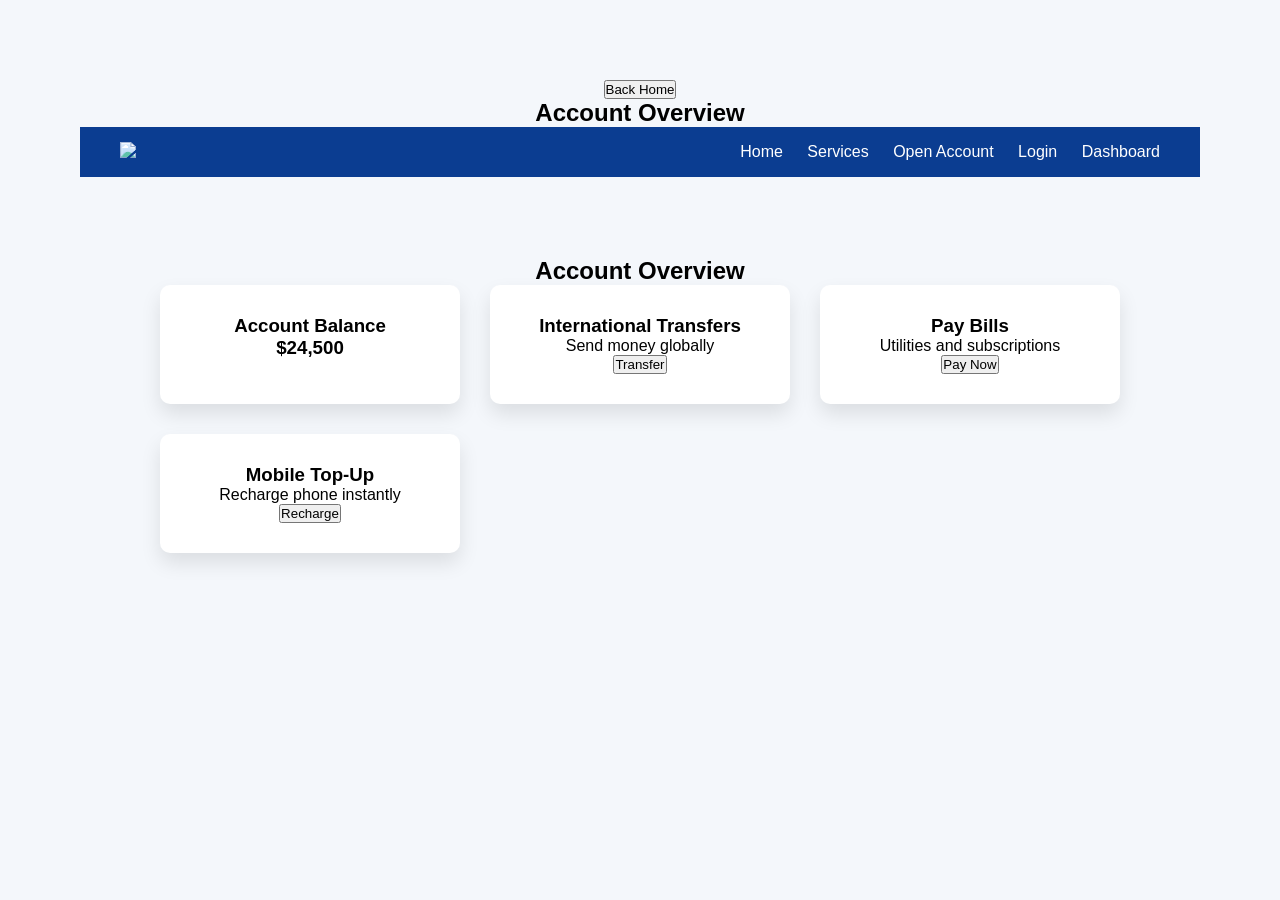
==== dashboard.html @ bbf7d899 "Add files via upload" ====
<!DOCTYPE html>
<html>
<head>
<title>Dashboard</title>
<link rel="stylesheet" href="style.css">
</head>

<body>
<section class="dashboard">

<button onclick="goHome()">Back Home</button>

<h2>Account Overview</h2>
<header class="navbar">

<div class="logo">
<img src="images/logo.png">
</div>

<nav>
<a href="index.html">Home</a>
<a href="services.html">Services</a>
<a href="open-account.html">Open Account</a>
<a href="login.html">Login</a>
<a href="dashboard.html">Dashboard</a>
</nav>

</header>

<section class="dashboard">

<h2>Account Overview</h2>

<div class="dashboard-grid">

<div class="balance-card">
<h3>Account Balance</h3>
<h1>$24,500</h1>
</div>

<div class="balance-card">
<h3>International Transfers</h3>
<p>Send money globally</p>
<button>Transfer</button>
</div>

<div class="balance-card">
<h3>Pay Bills</h3>
<p>Utilities and subscriptions</p>
<button>Pay Now</button>
</div>

<div class="balance-card">
<h3>Mobile Top-Up</h3>
<p>Recharge phone instantly</p>
<button>Recharge</button>
</div>

</div>

</section>
---- style.css ----
*{
margin:0;
padding:0;
box-sizing:border-box;
font-family:Arial;
}

body{
background:#f4f7fb;
}

header{
display:flex;
justify-content:space-between;
align-items:center;
padding:15px 40px;
background:#0b3d91;
}

.logo img{
height:45px;
}

nav a{
color:white;
margin-left:20px;
text-decoration:none;
}

.hero{
text-align:center;
padding:120px 20px;
background:linear-gradient(120deg,#0b3d91,#1e66ff);
color:white;
}

.hero h1{
font-size:50px;
margin-bottom:20px;
}

.hero-buttons button{
padding:12px 25px;
margin:10px;
border:none;
border-radius:6px;
cursor:pointer;
}

.services{
padding:80px 40px;
text-align:center;
}

.service-grid{
display:grid;
grid-template-columns:repeat(auto-fit,minmax(250px,1fr));
gap:30px;
margin-top:40px;
}

.card{
background:white;
padding:30px;
border-radius:10px;
box-shadow:0 5px 15px rgba(0,0,0,0.1);
transition:0.3s;
}

.card:hover{
transform:translateY(-10px);
}

.stats{
display:grid;
grid-template-columns:repeat(auto-fit,minmax(200px,1fr));
gap:30px;
padding:80px 40px;
text-align:center;
}

.stat-card{
background:white;
padding:40px;
border-radius:10px;
box-shadow:0 5px 15px rgba(0,0,0,0.1);
}

.stat-card h2{
font-size:40px;
color:#0b3d91;
}

.testimonials{
padding:80px 40px;
text-align:center;
background:#eef3ff;
}

.testimonials-container{
display:grid;
grid-template-columns:repeat(auto-fit,minmax(250px,1fr));
gap:30px;
margin-top:40px;
}

.testimonial{
background:white;
padding:25px;
border-radius:10px;
box-shadow:0 5px 15px rgba(0,0,0,0.1);
}

.app-download{
text-align:center;
padding:80px;
background:#0b3d91;
color:white;
}

.app-buttons button{
margin:10px;
padding:12px 20px;
border:none;
border-radius:6px;
}

.whatsapp-button{
position:fixed;
bottom:20px;
right:20px;
background:#25D366;
color:white;
padding:15px;
border-radius:50px;
text-decoration:none;
}

footer{
text-align:center;
padding:20px;
background:#0b3d91;
color:white;
}
.dashboard{
padding:80px;
text-align:center;
}

.bank-card{
background:linear-gradient(120deg,#0b3d91,#1e66ff);
color:white;
padding:40px;
border-radius:12px;
width:300px;
margin:auto;
margin-bottom:40px;
}

.transfer-box{
background:white;
padding:30px;
width:300px;
margin:auto;
border-radius:10px;
box-shadow:0 5px 15px rgba(0,0,0,0.1);
}

.transfer-box input{
width:100%;
padding:10px;
margin-bottom:10px;
}
.navbar{
display:flex;
justify-content:space-between;
align-items:center;
padding:15px 40px;
background:#0b3d91;
}

.navbar a{
color:white;
margin-left:20px;
text-decoration:none;
font-weight:500;
}

.logo img{
height:45px;
mix-blend-mode:screen;
}
.services-page{
background:#0b3d91;
padding:80px;
text-align:center;
color:white;
}

.services-grid{
display:grid;
grid-template-columns:repeat(auto-fit,minmax(250px,1fr));
gap:30px;
margin-top:40px;
}

.service-card{
background:white;
color:#333;
padding:30px;
border-radius:10px;
box-shadow:0 10px 20px rgba(0,0,0,0.1);
transition:0.3s;
}

.service-card:hover{
transform:translateY(-10px);
}
.create-btn{
background:#0b3d91;
color:white;
padding:12px;
border:none;
border-radius:6px;
font-weight:bold;
cursor:pointer;
transition:0.3s;
}

.create-btn:hover{
background:#082c6c;
transform:scale(1.05);
}
.slide{
display:none;
}

.slide.active{
display:block;
animation:fade 1s;
}

@keyframes fade{
from{opacity:0}
to{opacity:1}
}
.dashboard{
padding:80px;
}

.dashboard-grid{
display:grid;
grid-template-columns:repeat(auto-fit,minmax(250px,1fr));
gap:30px;
}

.balance-card{
background:white;
padding:30px;
border-radius:10px;
box-shadow:0 10px 20px rgba(0,0,0,0.1);
}
.testimonial-slider{
max-width:600px;
margin:auto;
}

.slide{
display:none;
background:white;
padding:25px;
border-radius:10px;
box-shadow:0 5px 15px rgba(0,0,0,0.1);
}

.slide.active{
display:block;
animation:fade 1s;
}
.back-home{
background:#0b3d91;
color:white;
border:none;
padding:10px 20px;
border-radius:6px;
cursor:pointer;
margin-bottom:20px;
}
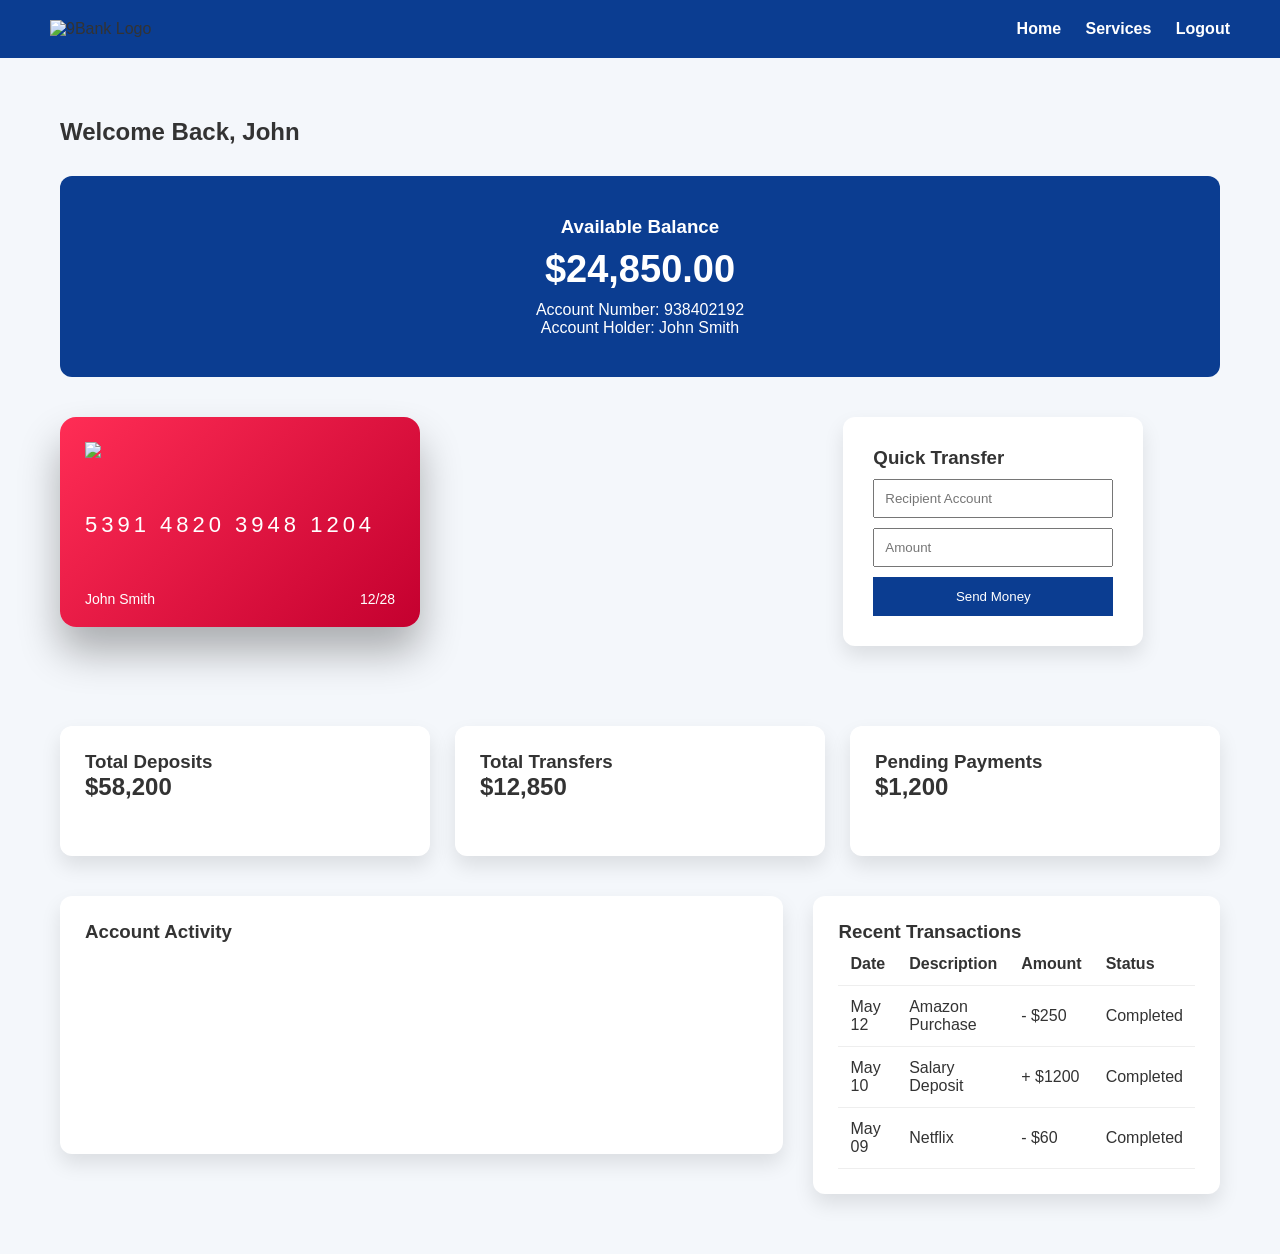
==== commit ae3efad4: "Add files via upload" ====
--- a/dashboard.html
+++ b/dashboard.html
@@ -1,61 +1,170 @@
 <!DOCTYPE html>
 <html>
+
 <head>
-<title>Dashboard</title>
+<title>9Bank Dashboard</title>
 <link rel="stylesheet" href="style.css">
+<script src="https://cdn.jsdelivr.net/npm/chart.js"></script>
 </head>
 
 <body>
-<section class="dashboard">
 
-<button onclick="goHome()">Back Home</button>
-
-<h2>Account Overview</h2>
 <header class="navbar">
 
 <div class="logo">
-<img src="images/logo.png">
+<img src="logo.png" alt="9Bank Logo">
 </div>
 
 <nav>
 <a href="index.html">Home</a>
 <a href="services.html">Services</a>
-<a href="open-account.html">Open Account</a>
-<a href="login.html">Login</a>
-<a href="dashboard.html">Dashboard</a>
+<a href="login.html">Logout</a>
 </nav>
 
 </header>
 
 <section class="dashboard">
 
-<h2>Account Overview</h2>
+<h2 class="welcome">Welcome Back, John</h2>
+
+<!-- BALANCE -->
+
+<div class="balance-card">
+<h3>Available Balance</h3>
+<h1>$24,850.00</h1>
+<p>Account Number: 938402192</p>
+<p>Account Holder: John Smith</p>
+</div>
+
+<!-- DASHBOARD GRID -->
 
 <div class="dashboard-grid">
 
-<div class="balance-card">
-<h3>Account Balance</h3>
-<h1>$24,500</h1>
+<div class="bank-card">
+
+<div class="card-logo">
+<img src="logo.png">
 </div>
 
-<div class="balance-card">
-<h3>International Transfers</h3>
-<p>Send money globally</p>
-<button>Transfer</button>
+<div class="card-number">
+5391 4820 3948 1204
 </div>
 
-<div class="balance-card">
-<h3>Pay Bills</h3>
-<p>Utilities and subscriptions</p>
-<button>Pay Now</button>
+<div class="card-holder">
+John Smith
 </div>
 
-<div class="balance-card">
-<h3>Mobile Top-Up</h3>
-<p>Recharge phone instantly</p>
-<button>Recharge</button>
+<div class="card-exp">
+12/28
 </div>
 
 </div>
 
-</section>+<div class="transfer-box">
+
+<h3>Quick Transfer</h3>
+
+<input type="text" placeholder="Recipient Account">
+<input type="number" placeholder="Amount">
+
+<button>Send Money</button>
+
+</div>
+
+</div>
+
+<!-- STATS -->
+
+<div class="dashboard-cards">
+
+<div class="card">
+<h3>Total Deposits</h3>
+<h2>$58,200</h2>
+</div>
+
+<div class="card">
+<h3>Total Transfers</h3>
+<h2>$12,850</h2>
+</div>
+
+<div class="card">
+<h3>Pending Payments</h3>
+<h2>$1,200</h2>
+</div>
+
+</div>
+
+<!-- CHART + TRANSACTIONS -->
+
+<div class="activity-grid">
+
+<div class="chart-box">
+
+<h3>Account Activity</h3>
+<canvas id="financeChart"></canvas>
+
+</div>
+
+<div class="transactions">
+
+<h3>Recent Transactions</h3>
+
+<table>
+
+<tr>
+<th>Date</th>
+<th>Description</th>
+<th>Amount</th>
+<th>Status</th>
+</tr>
+
+<tr>
+<td>May 12</td>
+<td>Amazon Purchase</td>
+<td>- $250</td>
+<td>Completed</td>
+</tr>
+
+<tr>
+<td>May 10</td>
+<td>Salary Deposit</td>
+<td>+ $1200</td>
+<td>Completed</td>
+</tr>
+
+<tr>
+<td>May 09</td>
+<td>Netflix</td>
+<td>- $60</td>
+<td>Completed</td>
+</tr>
+
+</table>
+
+</div>
+
+</div>
+
+</section>
+
+<script>
+
+const ctx=document.getElementById("financeChart")
+
+new Chart(ctx,{
+type:"line",
+data:{
+labels:["Jan","Feb","Mar","Apr","May","Jun"],
+datasets:[{
+label:"Account Balance",
+data:[2000,3500,4200,3800,5200,6100],
+borderWidth:3
+}]
+},
+options:{responsive:true}
+})
+
+</script>
+
+</body>
+</html>
--- a/style.css
+++ b/style.css
@@ -2,128 +2,361 @@
 margin:0;
 padding:0;
 box-sizing:border-box;
-font-family:Arial;
-}
+font-family:Arial, Helvetica, sans-serif;
+}
+
+/* MAIN BODY */
 
 body{
-background:#f4f7fb;
-}
-
-header{
+background:#0b3d91;
+min-height:100vh;
+color:#333;
+position:relative;
+}
+
+/* LOGO WATERMARK */
+
+body::before{
+content:"";
+position:fixed;
+top:20%;
+left:50%;
+transform:translateX(-50%);
+width:1200px;
+height:1200px;
+background:url("logo.png") no-repeat center;
+background-size:contain;
+opacity:0.03;
+z-index:0;
+pointer-events:none;
+}
+
+/* NAVBAR */
+
+.navbar{
 display:flex;
 justify-content:space-between;
 align-items:center;
-padding:15px 40px;
-background:#0b3d91;
+padding:20px 50px;
+background:#0b3d91;
+position:relative;
+z-index:2;
 }
 
 .logo img{
-height:45px;
-}
-
-nav a{
-color:white;
+height:60px;
+}
+
+.navbar a{
+color:white;
+text-decoration:none;
 margin-left:20px;
-text-decoration:none;
-}
+font-weight:bold;
+}
+
+/* HERO */
 
 .hero{
-text-align:center;
-padding:120px 20px;
-background:linear-gradient(120deg,#0b3d91,#1e66ff);
-color:white;
+padding:140px 20px;
+text-align:center;
+color:white;
+background:linear-gradient(135deg,#0b3d91,#1e66ff);
 }
 
 .hero h1{
-font-size:50px;
+font-size:55px;
 margin-bottom:20px;
 }
 
+.hero p{
+max-width:750px;
+margin:auto;
+font-size:20px;
+}
+
+.hero-buttons{
+margin-top:30px;
+}
+
 .hero-buttons button{
-padding:12px 25px;
+padding:14px 28px;
+border:none;
+border-radius:8px;
 margin:10px;
+cursor:pointer;
+font-size:16px;
+}
+
+/* STATS */
+
+.stats{
+display:grid;
+grid-template-columns:repeat(auto-fit,minmax(200px,1fr));
+gap:30px;
+padding:80px;
+background:#f4f7fb;
+text-align:center;
+}
+
+.stat-card{
+background:white;
+padding:40px;
+border-radius:14px;
+box-shadow:0 10px 25px rgba(0,0,0,0.1);
+}
+
+.stat-card h2{
+font-size:40px;
+color:#0b3d91;
+}
+
+/* SERVICES */
+
+.services{
+padding:80px;
+background:#f4f7fb;
+text-align:center;
+}
+
+.services-grid{
+display:grid;
+grid-template-columns:repeat(auto-fit,minmax(250px,1fr));
+gap:30px;
+margin-top:40px;
+}
+
+.service-card{
+background:white;
+padding:30px;
+border-radius:10px;
+box-shadow:0 5px 15px rgba(0,0,0,0.1);
+}
+
+/* TESTIMONIALS */
+
+.testimonials{
+padding:80px;
+background:white;
+text-align:center;
+}
+
+.testimonial-container{
+max-width:700px;
+margin:auto;
+position:relative;
+overflow:hidden;
+}
+
+.testimonial{
+display:none;
+background:#f4f7fb;
+padding:30px;
+border-radius:10px;
+font-style:italic;
+transition:0.5s;
+}
+
+.testimonial.active{
+display:block;
+animation:fadeSlide 0.8s;
+}
+
+@keyframes fadeSlide{
+from{
+opacity:0;
+transform:translateY(20px);
+}
+
+to{
+opacity:1;
+transform:translateY(0);
+}
+}
+/* FORM */
+
+.form-container{
+max-width:420px;
+margin:80px auto;
+background:white;
+padding:30px;
+border-radius:10px;
+display:flex;
+flex-direction:column;
+gap:15px;
+}
+
+.form-container input{
+padding:12px;
+border:1px solid #ccc;
+border-radius:6px;
+}
+
+.form-container button{
+padding:12px;
+background:#0b3d91;
+color:white;
 border:none;
 border-radius:6px;
 cursor:pointer;
 }
 
-.services{
-padding:80px 40px;
-text-align:center;
-}
-
-.service-grid{
+/* DASHBOARD */
+
+.dashboard{
+padding:80px;
+background:#f4f7fb;
+}
+
+/* BALANCE CARD */
+
+.balance-card{
+background:#0b3d91;
+color:white;
+padding:40px;
+border-radius:12px;
+text-align:center;
+margin-bottom:40px;
+}
+
+.balance-card h1{
+font-size:38px;
+margin:10px 0;
+}
+
+/* DASHBOARD GRID */
+
+.dashboard-grid{
 display:grid;
 grid-template-columns:repeat(auto-fit,minmax(250px,1fr));
 gap:30px;
-margin-top:40px;
-}
-
-.card{
+margin-bottom:40px;
+}
+
+.box{
 background:white;
 padding:30px;
 border-radius:10px;
 box-shadow:0 5px 15px rgba(0,0,0,0.1);
-transition:0.3s;
-}
-
-.card:hover{
-transform:translateY(-10px);
-}
-
-.stats{
-display:grid;
-grid-template-columns:repeat(auto-fit,minmax(200px,1fr));
-gap:30px;
-padding:80px 40px;
-text-align:center;
-}
-
-.stat-card{
-background:white;
-padding:40px;
-border-radius:10px;
-box-shadow:0 5px 15px rgba(0,0,0,0.1);
-}
-
-.stat-card h2{
-font-size:40px;
-color:#0b3d91;
-}
-
-.testimonials{
-padding:80px 40px;
-text-align:center;
-background:#eef3ff;
-}
-
-.testimonials-container{
-display:grid;
-grid-template-columns:repeat(auto-fit,minmax(250px,1fr));
-gap:30px;
-margin-top:40px;
-}
-
-.testimonial{
-background:white;
-padding:25px;
-border-radius:10px;
-box-shadow:0 5px 15px rgba(0,0,0,0.1);
-}
-
-.app-download{
-text-align:center;
-padding:80px;
-background:#0b3d91;
-color:white;
-}
-
-.app-buttons button{
-margin:10px;
-padding:12px 20px;
+display:flex;
+flex-direction:column;
+gap:10px;
+}
+
+.box input{
+padding:10px;
+border:1px solid #ccc;
+border-radius:6px;
+}
+
+.box button{
+padding:10px;
+background:#0b3d91;
+color:white;
 border:none;
 border-radius:6px;
-}
+cursor:pointer;
+}
+
+/* RED FINTECH CARD */
+
+.bank-card{
+
+width:360px;
+height:210px;
+
+background:linear-gradient(135deg,#ff2d55,#c4002f);
+
+border-radius:16px;
+
+padding:25px;
+
+color:white;
+
+margin-bottom:40px;
+
+box-shadow:0 25px 40px rgba(0,0,0,0.3);
+
+transition:transform 0.6s;
+
+transform-style:preserve-3d;
+
+}
+
+.bank-card:hover{
+
+transform:rotateY(15deg) rotateX(8deg);
+
+}
+
+.card-logo img{
+width:60px;
+}
+
+.card-number{
+font-size:22px;
+letter-spacing:4px;
+margin-top:50px;
+}
+
+.card-holder{
+position:absolute;
+bottom:20px;
+left:25px;
+font-size:14px;
+}
+
+.card-exp{
+position:absolute;
+bottom:20px;
+right:25px;
+font-size:14px;
+}
+
+/* TRANSACTIONS */
+
+.transactions{
+background:white;
+padding:30px;
+border-radius:10px;
+}
+
+.transactions table{
+width:100%;
+border-collapse:collapse;
+}
+
+.transactions th,
+.transactions td{
+padding:12px;
+border-bottom:1px solid #ddd;
+text-align:left;
+}
+
+/* CHART */
+
+.chart-box{
+background:white;
+padding:30px;
+border-radius:12px;
+margin-bottom:40px;
+box-shadow:0 10px 20px rgba(0,0,0,0.1);
+}
+
+/* APP DOWNLOAD */
+
+.app-download{
+padding:80px;
+background:#1e66ff;
+color:white;
+text-align:center;
+}
+
+.app-download img{
+width:80px;
+margin-bottom:20px;
+}
+
+/* WHATSAPP BUTTON */
 
 .whatsapp-button{
 position:fixed;
@@ -136,6 +369,8 @@
 text-decoration:none;
 }
 
+/* FOOTER */
+
 footer{
 text-align:center;
 padding:20px;
@@ -144,145 +379,192 @@
 }
 .dashboard{
 padding:80px;
-text-align:center;
+background:#f4f7fb;
+}
+
+.dashboard h2{
+margin-bottom:30px;
+}
+
+.balance-card{
+background:#0b3d91;
+color:white;
+padding:40px;
+border-radius:12px;
+margin-bottom:40px;
+}
+
+.dashboard-cards{
+display:grid;
+grid-template-columns:repeat(auto-fit,minmax(200px,1fr));
+gap:20px;
+margin-bottom:40px;
+}
+
+.card{
+
+background:rgba(255,255,255,0.7);
+
+backdrop-filter:blur(10px);
+
+padding:30px;
+
+border-radius:12px;
+
+box-shadow:0 10px 30px rgba(0,0,0,0.15);
+
+transition:0.3s;
+
+}
+
+.card:hover{
+
+transform:translateY(-6px);
+
+}
+
+.transfer-box{
+background:white;
+padding:30px;
+border-radius:10px;
+max-width:300px;
+margin-bottom:40px;
+}
+
+.transfer-box input{
+display:block;
+width:100%;
+margin:10px 0;
+padding:10px;
+}
+
+.transfer-box button{
+background:#0b3d91;
+color:white;
+padding:10px;
+border:none;
+width:100%;
+}
+
+.transactions{
+background:white;
+padding:30px;
+border-radius:10px;
+}
+.dashboard{
+padding:60px;
+background:#f4f7fb;
+}
+
+.welcome{
+margin-bottom:30px;
+}
+
+.balance-card{
+background:#0b3d91;
+color:white;
+padding:40px;
+border-radius:12px;
+margin-bottom:40px;
+}
+
+.dashboard-grid{
+display:grid;
+grid-template-columns:2fr 1fr;
+gap:30px;
+margin-bottom:40px;
 }
 
 .bank-card{
-background:linear-gradient(120deg,#0b3d91,#1e66ff);
-color:white;
-padding:40px;
-border-radius:12px;
-width:300px;
-margin:auto;
-margin-bottom:40px;
+height:210px;
+background:linear-gradient(135deg,#ff2d55,#c4002f);
+border-radius:16px;
+padding:25px;
+color:white;
+position:relative;
+}
+
+.card-number{
+font-size:22px;
+letter-spacing:4px;
+margin-top:50px;
+}
+
+.card-holder{
+position:absolute;
+bottom:20px;
+left:25px;
+}
+
+.card-exp{
+position:absolute;
+bottom:20px;
+right:25px;
 }
 
 .transfer-box{
 background:white;
 padding:30px;
-width:300px;
-margin:auto;
-border-radius:10px;
-box-shadow:0 5px 15px rgba(0,0,0,0.1);
+border-radius:12px;
+box-shadow:0 10px 20px rgba(0,0,0,0.1);
 }
 
 .transfer-box input{
 width:100%;
 padding:10px;
-margin-bottom:10px;
-}
-.navbar{
-display:flex;
-justify-content:space-between;
-align-items:center;
-padding:15px 40px;
-background:#0b3d91;
-}
-
-.navbar a{
-color:white;
-margin-left:20px;
-text-decoration:none;
-font-weight:500;
-}
-
-.logo img{
-height:45px;
-mix-blend-mode:screen;
-}
-.services-page{
-background:#0b3d91;
-padding:80px;
-text-align:center;
-color:white;
-}
-
-.services-grid{
-display:grid;
-grid-template-columns:repeat(auto-fit,minmax(250px,1fr));
+margin:10px 0;
+}
+
+.transfer-box button{
+background:#0b3d91;
+color:white;
+border:none;
+padding:12px;
+width:100%;
+}
+
+.dashboard-cards{
+display:grid;
+grid-template-columns:repeat(3,1fr);
+gap:25px;
+margin-bottom:40px;
+}
+
+.card{
+background:white;
+padding:25px;
+border-radius:12px;
+box-shadow:0 10px 20px rgba(0,0,0,0.1);
+}
+
+.activity-grid{
+display:grid;
+grid-template-columns:2fr 1fr;
 gap:30px;
-margin-top:40px;
-}
-
-.service-card{
-background:white;
-color:#333;
-padding:30px;
-border-radius:10px;
+}
+
+.chart-box{
+background:white;
+padding:25px;
+border-radius:12px;
 box-shadow:0 10px 20px rgba(0,0,0,0.1);
-transition:0.3s;
-}
-
-.service-card:hover{
-transform:translateY(-10px);
-}
-.create-btn{
-background:#0b3d91;
-color:white;
+}
+
+.transactions{
+background:white;
+padding:25px;
+border-radius:12px;
+box-shadow:0 10px 20px rgba(0,0,0,0.1);
+}
+
+.transactions table{
+width:100%;
+border-collapse:collapse;
+}
+
+.transactions th,
+.transactions td{
 padding:12px;
-border:none;
-border-radius:6px;
-font-weight:bold;
-cursor:pointer;
-transition:0.3s;
-}
-
-.create-btn:hover{
-background:#082c6c;
-transform:scale(1.05);
-}
-.slide{
-display:none;
-}
-
-.slide.active{
-display:block;
-animation:fade 1s;
-}
-
-@keyframes fade{
-from{opacity:0}
-to{opacity:1}
-}
-.dashboard{
-padding:80px;
-}
-
-.dashboard-grid{
-display:grid;
-grid-template-columns:repeat(auto-fit,minmax(250px,1fr));
-gap:30px;
-}
-
-.balance-card{
-background:white;
-padding:30px;
-border-radius:10px;
-box-shadow:0 10px 20px rgba(0,0,0,0.1);
-}
-.testimonial-slider{
-max-width:600px;
-margin:auto;
-}
-
-.slide{
-display:none;
-background:white;
-padding:25px;
-border-radius:10px;
-box-shadow:0 5px 15px rgba(0,0,0,0.1);
-}
-
-.slide.active{
-display:block;
-animation:fade 1s;
-}
-.back-home{
-background:#0b3d91;
-color:white;
-border:none;
-padding:10px 20px;
-border-radius:6px;
-cursor:pointer;
-margin-bottom:20px;
-}
+border-bottom:1px solid #eee;
+text-align:left;
+}
